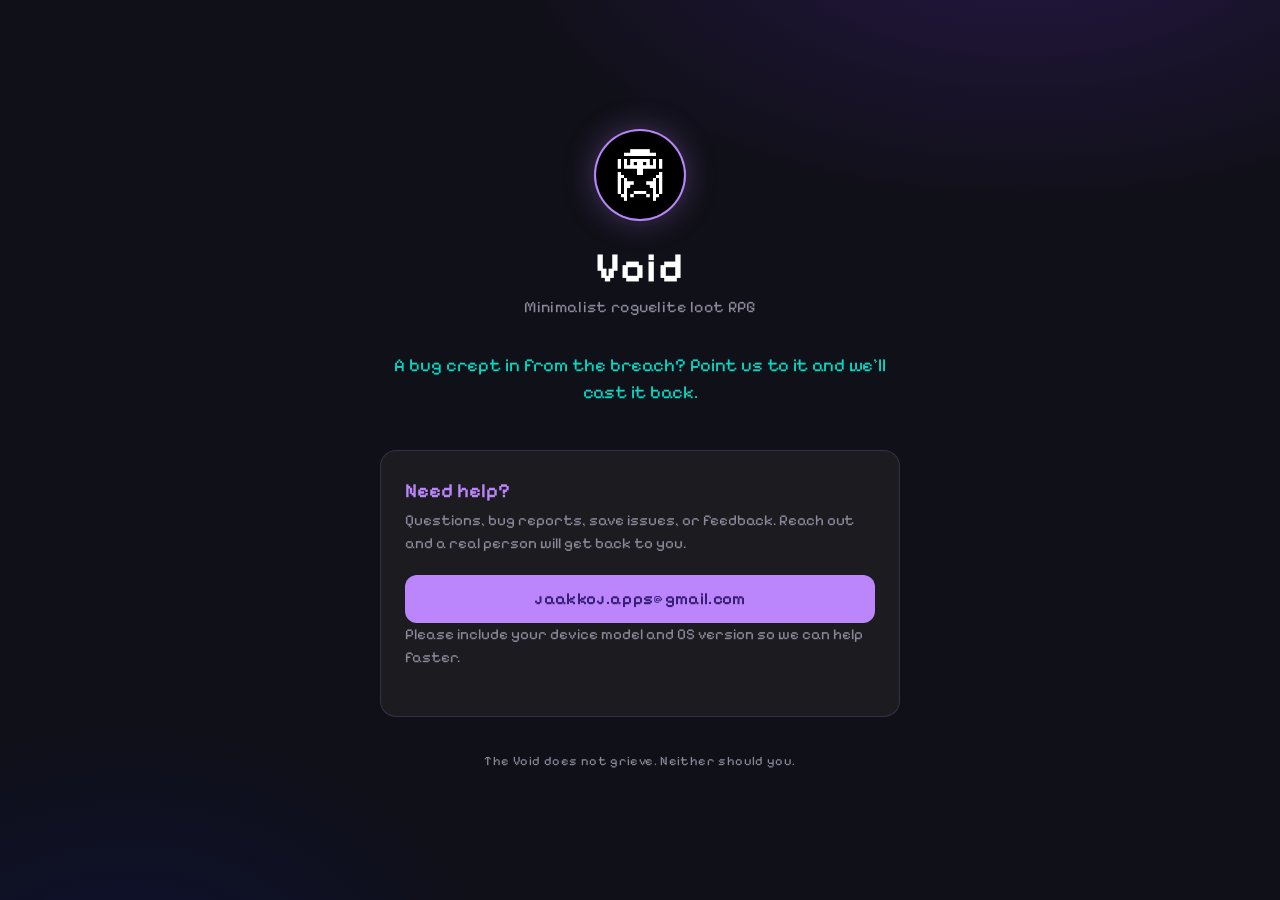
==== lootgame/index.html @ e94a44f9 "Change support.html to just be root ot /lootgame" ====
<!DOCTYPE html>
<html lang="en">
<head>
  <meta charset="UTF-8" />
  <meta name="viewport" content="width=device-width, initial-scale=1.0" />
  <title>Void &mdash; Support</title>
  <meta name="description" content="Support for Void, a minimalist roguelite loot RPG." />
  <link rel="preconnect" href="https://fonts.googleapis.com" />
  <link rel="preconnect" href="https://fonts.gstatic.com" crossorigin />
  <link href="https://fonts.googleapis.com/css2?family=Pixelify+Sans:wght@400;500;600;700&display=swap" rel="stylesheet" />
  <style>
    :root {
      --bg: #101018;
      --bg-wave1: #261745;
      --bg-wave2: #0d1130;
      --card: #1c1b1f;
      --primary: #bb86fc;
      --secondary: #03dac5;
      --text: #e6e1ee;
      --muted: #8c889a;
    }

    * { box-sizing: border-box; }

    html, body { height: 100%; }

    body {
      margin: 0;
      font-family: "Pixelify Sans", system-ui, sans-serif;
      color: var(--text);
      background:
        radial-gradient(900px 500px at 80% -10%, var(--bg-wave1) 0%, transparent 60%),
        radial-gradient(700px 500px at 10% 110%, var(--bg-wave2) 0%, transparent 55%),
        var(--bg);
      min-height: 100%;
      display: flex;
      align-items: center;
      justify-content: center;
      padding: 32px 20px;
    }

    main {
      width: 100%;
      max-width: 520px;
      text-align: center;
    }

    .glyph {
      width: 88px;
      height: 88px;
      margin: 0 auto 24px;
      border-radius: 50%;
      object-fit: cover;
      display: block;
      background: #000;
      box-shadow: 0 0 0 2px var(--primary), 0 0 32px rgba(187, 134, 252, 0.35);
      image-rendering: pixelated;
    }

    h1 {
      font-size: 2.6rem;
      font-weight: 700;
      letter-spacing: 0.04em;
      margin: 0 0 4px;
      color: #fff;
    }

    .subtitle {
      font-size: 1rem;
      color: var(--muted);
      margin: 0 0 36px;
      letter-spacing: 0.02em;
    }

    .flavor {
      font-size: 1.15rem;
      line-height: 1.5;
      color: var(--secondary);
      min-height: 3.4em;
      margin: 0 0 36px;
      opacity: 0;
      transition: opacity 0.6s ease;
    }
    .flavor.show { opacity: 1; }

    .card {
      background: var(--card);
      border: 1px solid rgba(187, 134, 252, 0.18);
      border-radius: 16px;
      padding: 28px 24px;
      text-align: left;
    }

    .card h2 {
      font-size: 1.25rem;
      font-weight: 600;
      margin: 0 0 6px;
      color: var(--primary);
    }

    .card p {
      margin: 0 0 20px;
      color: var(--muted);
      font-size: 0.95rem;
      line-height: 1.5;
    }

    a.contact {
      display: inline-block;
      width: 100%;
      text-align: center;
      padding: 14px 20px;
      border-radius: 12px;
      background: var(--primary);
      color: #381e72;
      font-weight: 600;
      font-size: 1.05rem;
      text-decoration: none;
      letter-spacing: 0.02em;
      transition: transform 0.15s ease, box-shadow 0.15s ease;
    }
    a.contact:hover {
      transform: translateY(-2px);
      box-shadow: 0 6px 24px rgba(187, 134, 252, 0.4);
    }

    .meta {
      margin-top: 18px;
      font-size: 0.8rem;
      color: var(--muted);
    }

    footer {
      margin-top: 36px;
      font-size: 0.8rem;
      color: var(--muted);
      letter-spacing: 0.03em;
    }
  </style>
</head>
<body>
  <main>
    <img class="glyph" src="void-icon.png" alt="Void app icon" />
    <h1>Void</h1>
    <p class="subtitle">Minimalist roguelite loot RPG</p>

    <p class="flavor" id="flavor"></p>

    <section class="card">
      <h2>Need help?</h2>
      <p>Questions, bug reports, save issues, or feedback. Reach out and a real person will get back to you.</p>
      <a class="contact" href="mailto:jaakkoj.apps@gmail.com?subject=Void%20Support">jaakkoj.apps@gmail.com</a>
      <p class="meta">Please include your device model and OS version so we can help faster.</p>
    </section>

    <footer>The Void does not grieve. Neither should you.</footer>
  </main>

  <script>
    var flavors = [
      "Even the deepest dungeon has a way out. So does this.",
      "Lost in the dark? A guiding hand is closer than it seems.",
      "No hero stands alone. Send word, and aid will follow.",
      "Stuck on a stage? Some puzzles are solved with a letter, not a sword.",
      "Every shard you sacrifice teaches us something. So does every message.",
      "The Void answers slowly. We answer faster.",
      "A bug crept in from the breach? Point us to it and we'll cast it back.",
      "Your save is precious. If it falters, we will help you recover it.",
      "Speak into the dark. Unlike the Void, we listen.",
      "Whatever the trouble, it can be mended. Reach out."
    ];
    var el = document.getElementById("flavor");
    el.textContent = flavors[Math.floor(Math.random() * flavors.length)];
    requestAnimationFrame(function () { el.classList.add("show"); });
  </script>
</body>
</html>
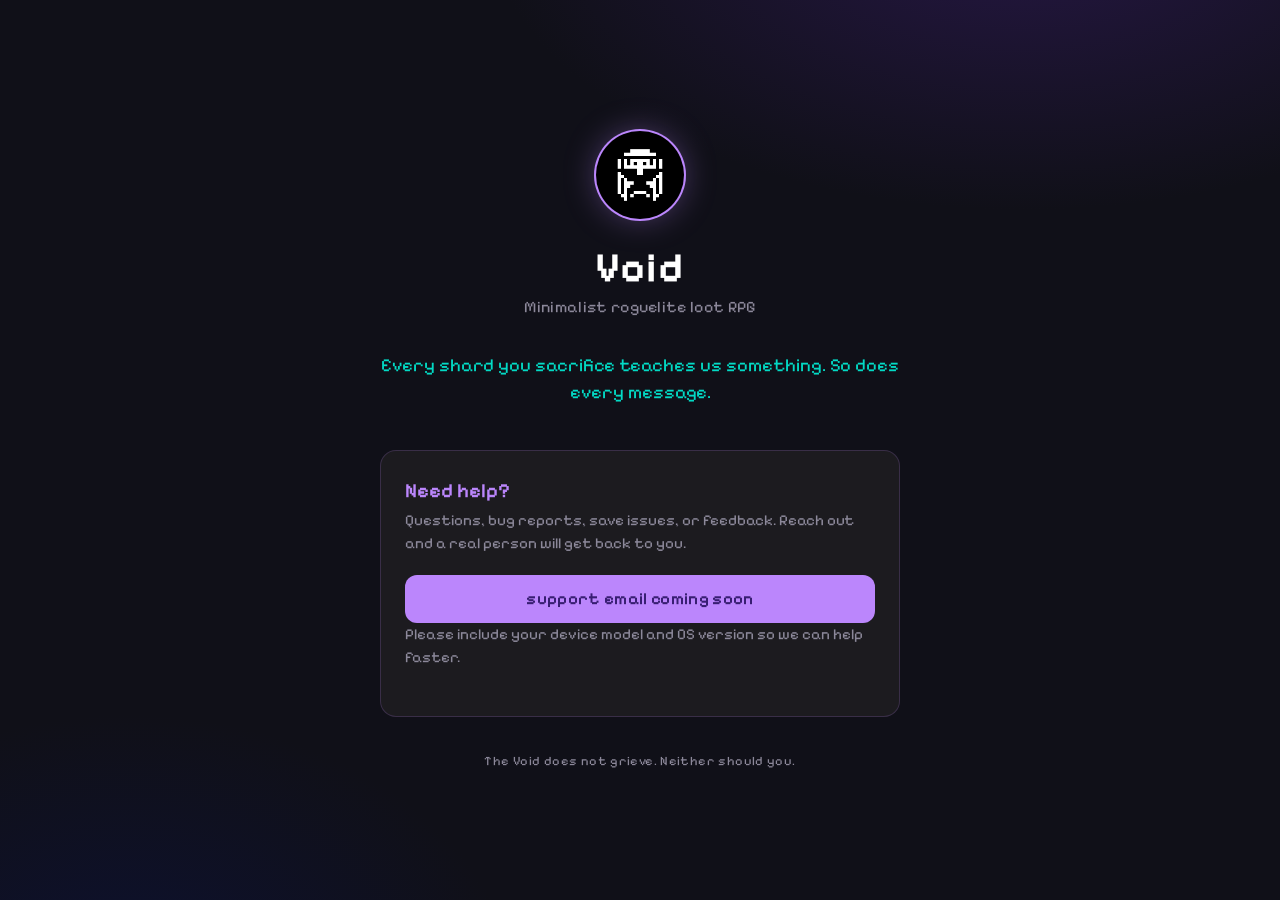
==== commit e40e9d26: "Hide email on lootgame support page" ====
--- a/lootgame/index.html
+++ b/lootgame/index.html
@@ -149,7 +149,7 @@
     <section class="card">
       <h2>Need help?</h2>
       <p>Questions, bug reports, save issues, or feedback. Reach out and a real person will get back to you.</p>
-      <a class="contact" href="mailto:jaakkoj.apps@gmail.com?subject=Void%20Support">jaakkoj.apps@gmail.com</a>
+      <a class="contact" href="mailto:pending?subject=Void%20Support">support email coming soon</a>
       <p class="meta">Please include your device model and OS version so we can help faster.</p>
     </section>
 
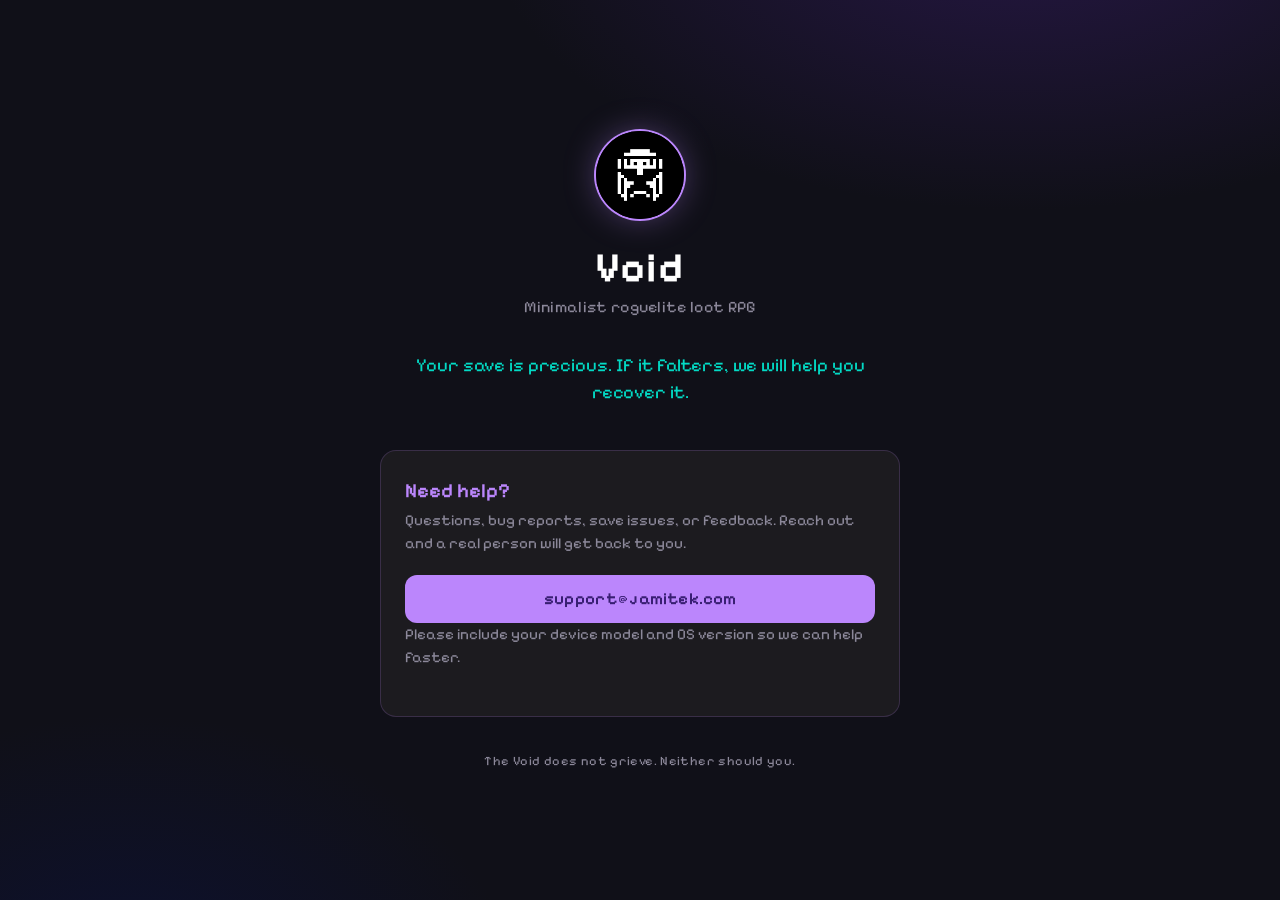
==== commit 6b6760de: "Set Void support email to support@jamitek.com" ====
--- a/lootgame/index.html
+++ b/lootgame/index.html
@@ -149,7 +149,7 @@
     <section class="card">
       <h2>Need help?</h2>
       <p>Questions, bug reports, save issues, or feedback. Reach out and a real person will get back to you.</p>
-      <a class="contact" href="mailto:pending?subject=Void%20Support">support email coming soon</a>
+      <a class="contact" href="mailto:support@jamitek.com?subject=Void%20Support">support@jamitek.com</a>
       <p class="meta">Please include your device model and OS version so we can help faster.</p>
     </section>
 
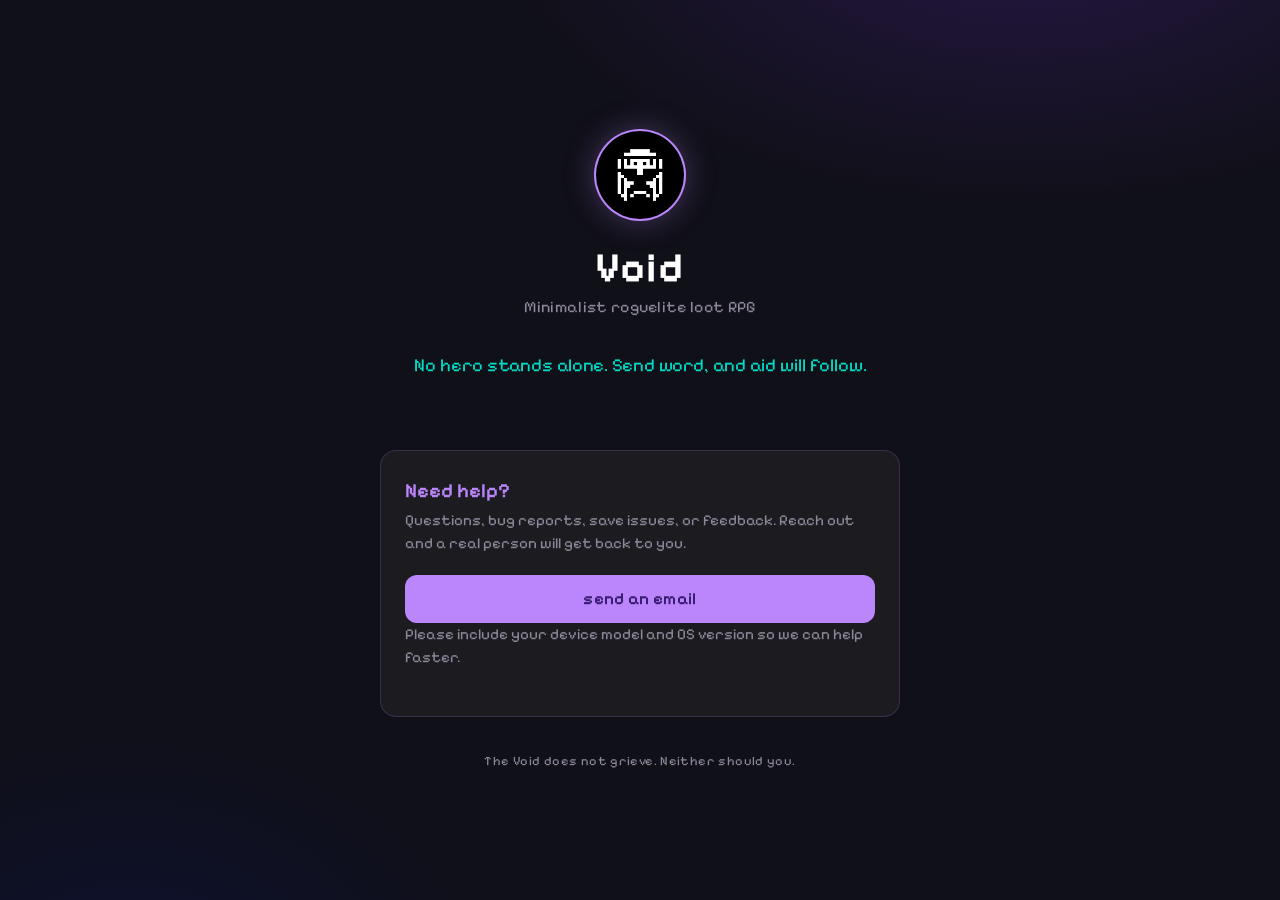
==== commit cba0ac95: "Change Void support email button label" ====
--- a/lootgame/index.html
+++ b/lootgame/index.html
@@ -149,7 +149,7 @@
     <section class="card">
       <h2>Need help?</h2>
       <p>Questions, bug reports, save issues, or feedback. Reach out and a real person will get back to you.</p>
-      <a class="contact" href="mailto:support@jamitek.com?subject=Void%20Support">support@jamitek.com</a>
+      <a class="contact" href="mailto:support@jamitek.com?subject=Void%20Support">send an email</a>
       <p class="meta">Please include your device model and OS version so we can help faster.</p>
     </section>
 
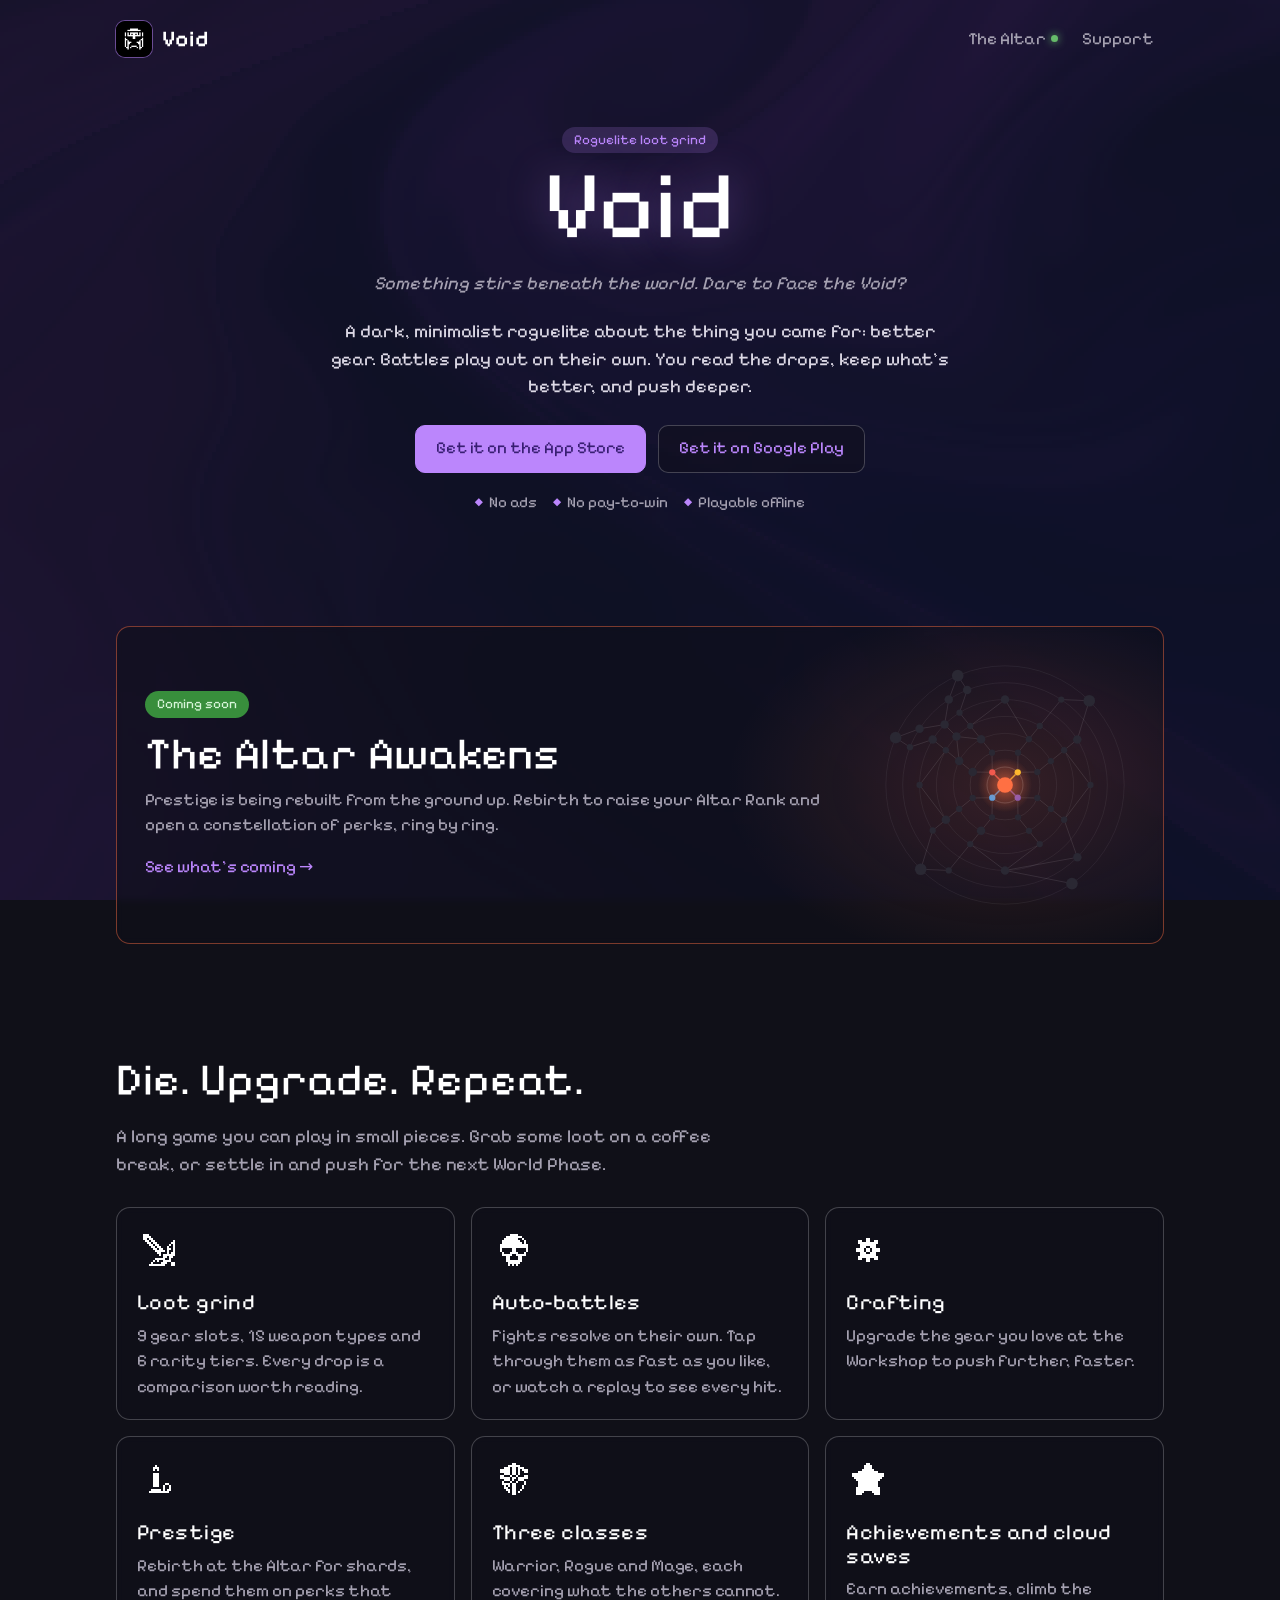
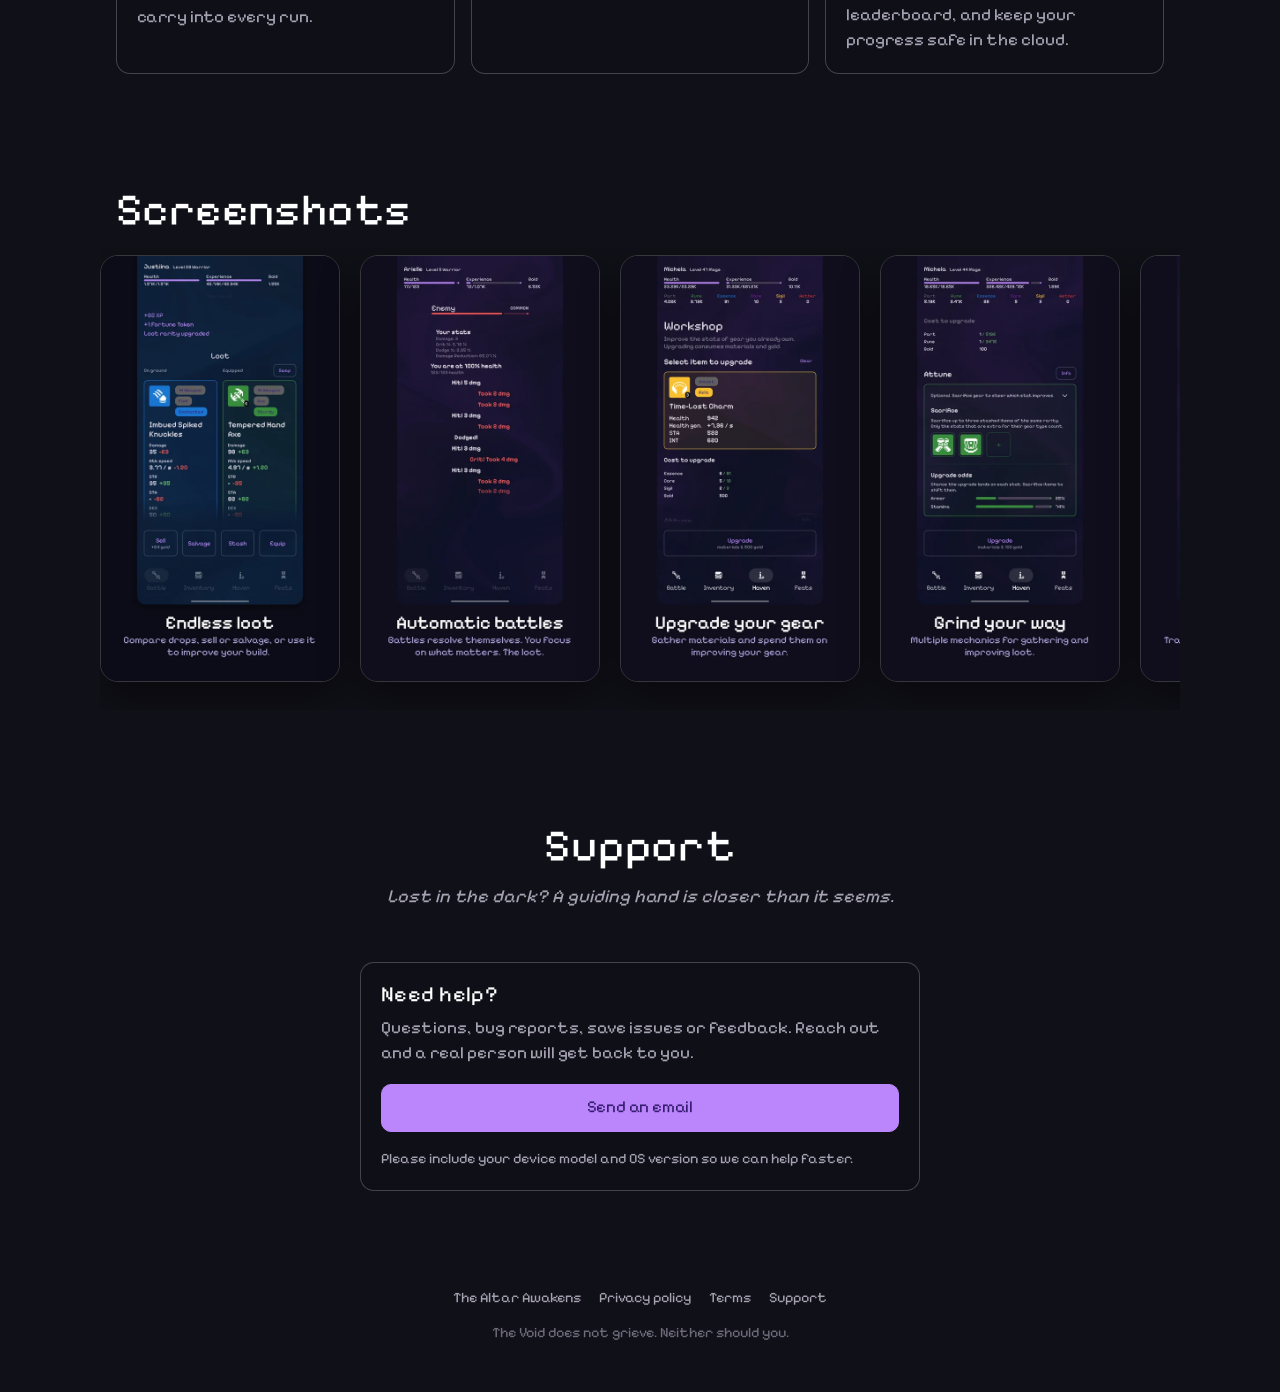
==== commit c72f9892: "Restyle lootgame website" ====
--- a/lootgame/index.html
+++ b/lootgame/index.html
@@ -3,175 +3,149 @@
 <head>
   <meta charset="UTF-8" />
   <meta name="viewport" content="width=device-width, initial-scale=1.0" />
-  <title>Void &mdash; Support</title>
-  <meta name="description" content="Support for Void, a minimalist roguelite loot RPG." />
+  <title>Void: Roguelite loot grind</title>
+  <meta name="description" content="Void is a dark, minimalist roguelite about loot. Read the drops, improve your gear and push deeper into the Void. No ads, playable offline. Support and contact." />
+  <meta name="theme-color" content="#101018" />
+  <meta property="og:title" content="Void: Roguelite loot grind" />
+  <meta property="og:description" content="A dark, minimalist roguelite about loot. No ads, playable offline." />
+  <meta property="og:image" content="https://jamitek.com/lootgame/void-icon.png" />
+  <link rel="icon" href="void-icon.png" />
   <link rel="preconnect" href="https://fonts.googleapis.com" />
   <link rel="preconnect" href="https://fonts.gstatic.com" crossorigin />
   <link href="https://fonts.googleapis.com/css2?family=Pixelify+Sans:wght@400;500;600;700&display=swap" rel="stylesheet" />
-  <style>
-    :root {
-      --bg: #101018;
-      --bg-wave1: #261745;
-      --bg-wave2: #0d1130;
-      --card: #1c1b1f;
-      --primary: #bb86fc;
-      --secondary: #03dac5;
-      --text: #e6e1ee;
-      --muted: #8c889a;
-    }
-
-    * { box-sizing: border-box; }
-
-    html, body { height: 100%; }
-
-    body {
-      margin: 0;
-      font-family: "Pixelify Sans", system-ui, sans-serif;
-      color: var(--text);
-      background:
-        radial-gradient(900px 500px at 80% -10%, var(--bg-wave1) 0%, transparent 60%),
-        radial-gradient(700px 500px at 10% 110%, var(--bg-wave2) 0%, transparent 55%),
-        var(--bg);
-      min-height: 100%;
-      display: flex;
-      align-items: center;
-      justify-content: center;
-      padding: 32px 20px;
-    }
-
-    main {
-      width: 100%;
-      max-width: 520px;
-      text-align: center;
-    }
-
-    .glyph {
-      width: 88px;
-      height: 88px;
-      margin: 0 auto 24px;
-      border-radius: 50%;
-      object-fit: cover;
-      display: block;
-      background: #000;
-      box-shadow: 0 0 0 2px var(--primary), 0 0 32px rgba(187, 134, 252, 0.35);
-      image-rendering: pixelated;
-    }
-
-    h1 {
-      font-size: 2.6rem;
-      font-weight: 700;
-      letter-spacing: 0.04em;
-      margin: 0 0 4px;
-      color: #fff;
-    }
-
-    .subtitle {
-      font-size: 1rem;
-      color: var(--muted);
-      margin: 0 0 36px;
-      letter-spacing: 0.02em;
-    }
-
-    .flavor {
-      font-size: 1.15rem;
-      line-height: 1.5;
-      color: var(--secondary);
-      min-height: 3.4em;
-      margin: 0 0 36px;
-      opacity: 0;
-      transition: opacity 0.6s ease;
-    }
-    .flavor.show { opacity: 1; }
-
-    .card {
-      background: var(--card);
-      border: 1px solid rgba(187, 134, 252, 0.18);
-      border-radius: 16px;
-      padding: 28px 24px;
-      text-align: left;
-    }
-
-    .card h2 {
-      font-size: 1.25rem;
-      font-weight: 600;
-      margin: 0 0 6px;
-      color: var(--primary);
-    }
-
-    .card p {
-      margin: 0 0 20px;
-      color: var(--muted);
-      font-size: 0.95rem;
-      line-height: 1.5;
-    }
-
-    a.contact {
-      display: inline-block;
-      width: 100%;
-      text-align: center;
-      padding: 14px 20px;
-      border-radius: 12px;
-      background: var(--primary);
-      color: #381e72;
-      font-weight: 600;
-      font-size: 1.05rem;
-      text-decoration: none;
-      letter-spacing: 0.02em;
-      transition: transform 0.15s ease, box-shadow 0.15s ease;
-    }
-    a.contact:hover {
-      transform: translateY(-2px);
-      box-shadow: 0 6px 24px rgba(187, 134, 252, 0.4);
-    }
-
-    .meta {
-      margin-top: 18px;
-      font-size: 0.8rem;
-      color: var(--muted);
-    }
-
-    footer {
-      margin-top: 36px;
-      font-size: 0.8rem;
-      color: var(--muted);
-      letter-spacing: 0.03em;
-    }
-  </style>
+  <link rel="stylesheet" href="void.css" />
 </head>
 <body>
+  <header class="wrap nav">
+    <a class="brand" href="./"><img src="void-icon.png" alt="" />Void</a>
+    <nav class="nav-links">
+      <a href="altar.html">The Altar<span class="dot" aria-label="coming soon"></span></a>
+      <a href="#support">Support</a>
+    </nav>
+  </header>
+
   <main>
-    <img class="glyph" src="void-icon.png" alt="Void app icon" />
-    <h1>Void</h1>
-    <p class="subtitle">Minimalist roguelite loot RPG</p>
-
-    <p class="flavor" id="flavor"></p>
-
-    <section class="card">
-      <h2>Need help?</h2>
-      <p>Questions, bug reports, save issues, or feedback. Reach out and a real person will get back to you.</p>
-      <a class="contact" href="mailto:support@jamitek.com?subject=Void%20Support">send an email</a>
-      <p class="meta">Please include your device model and OS version so we can help faster.</p>
+    <section class="wrap hero">
+      <div>
+        <span class="pill pill-purple">Roguelite loot grind</span>
+        <h1>Void</h1>
+        <p class="flavor">Something stirs beneath the world. Dare to face the Void?</p>
+        <p class="lead">A dark, minimalist roguelite about the thing you came for: better gear. Battles play out on their own. You read the drops, keep what's better, and push deeper.</p>
+        <div class="btn-row">
+          <a class="btn btn-primary" href="https://apps.apple.com/app/id6774275583">Get it on the App Store</a>
+          <a class="btn" href="https://play.google.com/store/apps/details?id=com.jamitek.lootgame.android">Get it on Google Play</a>
+        </div>
+        <div class="meta-line">
+          <span>No ads</span>
+          <span>No pay-to-win</span>
+          <span>Playable offline</span>
+        </div>
+      </div>
     </section>
 
-    <footer>The Void does not grieve. Neither should you.</footer>
+    <section class="wrap">
+      <a class="card announce" href="altar.html">
+        <div>
+          <span class="pill pill-green">Coming soon</span>
+          <h2>The Altar Awakens</h2>
+          <p>Prestige is being rebuilt from the ground up. Rebirth to raise your Altar Rank and open a constellation of perks, ring by ring.</p>
+          <span class="go">See what's coming &rarr;</span>
+        </div>
+        <canvas data-constellation aria-label="The new perk constellation"></canvas>
+      </a>
+    </section>
+
+    <section class="wrap">
+      <h2>Die. Upgrade. Repeat.</h2>
+      <p class="lead muted">A long game you can play in small pieces. Grab some loot on a coffee break, or settle in and push for the next World Phase.</p>
+      <div class="grid" style="margin-top: 28px;">
+        <div class="card feature">
+          <img class="pixel" src="assets/sprites/weapon_sword_010.png" alt="" />
+          <h3>Loot grind</h3>
+          <p>9 gear slots, 15 weapon types and 6 rarity tiers. Every drop is a comparison worth reading.</p>
+        </div>
+        <div class="card feature">
+          <img class="pixel" src="assets/sprites/misc_enemy_005.png" alt="" />
+          <h3>Auto-battles</h3>
+          <p>Fights resolve on their own. Tap through them as fast as you like, or watch a replay to see every hit.</p>
+        </div>
+        <div class="card feature">
+          <img class="pixel" src="assets/sprites/misc_cog_000.png" alt="" />
+          <h3>Crafting</h3>
+          <p>Upgrade the gear you love at the Workshop to push further, faster.</p>
+        </div>
+        <div class="card feature">
+          <img class="pixel" src="assets/sprites/misc_candle_000.png" alt="" />
+          <h3>Prestige</h3>
+          <p>Rebirth at the Altar for shards, and spend them on perks that carry into every run.</p>
+        </div>
+        <div class="card feature">
+          <img class="pixel" src="assets/sprites/armor_shield_000.png" alt="" />
+          <h3>Three classes</h3>
+          <p>Warrior, Rogue and Mage, each covering what the others cannot.</p>
+        </div>
+        <div class="card feature">
+          <img class="pixel" src="assets/sprites/misc_star_000.png" alt="" />
+          <h3>Achievements and cloud saves</h3>
+          <p>Earn achievements, climb the leaderboard, and keep your progress safe in the cloud.</p>
+        </div>
+      </div>
+    </section>
+
+    <section class="wrap">
+      <h2>Screenshots</h2>
+      <div class="gallery store">
+        <figure><a class="shot" href="assets/store/large/mainloop_loot.webp"><img src="assets/store/mainloop_loot.webp" alt="Endless loot: compare drops, then sell, salvage or equip" loading="lazy" /></a></figure>
+        <figure><a class="shot" href="assets/store/large/battle.webp"><img src="assets/store/battle.webp" alt="Automatic battles that resolve on their own" loading="lazy" /></a></figure>
+        <figure><a class="shot" href="assets/store/large/itemupgrade.webp"><img src="assets/store/itemupgrade.webp" alt="Upgrade your gear at the Workshop" loading="lazy" /></a></figure>
+        <figure><a class="shot" href="assets/store/large/itemupgrade_attune.webp"><img src="assets/store/itemupgrade_attune.webp" alt="Grind your way with many mechanics for improving loot" loading="lazy" /></a></figure>
+        <figure><a class="shot" href="assets/store/large/crucible.webp"><img src="assets/store/crucible.webp" alt="Manage materials at the Crucible" loading="lazy" /></a></figure>
+        <figure><a class="shot" href="assets/store/large/mainloop_idle.webp"><img src="assets/store/mainloop_idle.webp" alt="Buffs and boosts from prestige and achievements" loading="lazy" /></a></figure>
+        <figure><a class="shot" href="assets/store/large/world.webp"><img src="assets/store/world.webp" alt="Increasing challenge through the World Phases" loading="lazy" /></a></figure>
+        <figure><a class="shot" href="assets/store/large/achievements.webp"><img src="assets/store/achievements.webp" alt="Feats and rewards that unlock new skills and buffs" loading="lazy" /></a></figure>
+        <figure><a class="shot" href="assets/store/large/inventory.webp"><img src="assets/store/inventory.webp" alt="No ads and no paywalls. Just you, the loot, and the grind." loading="lazy" /></a></figure>
+        <figure><a class="shot" href="assets/store/large/altar-prestige.webp"><img src="assets/store/altar-prestige.webp" alt="The Altar of Rebirth, coming soon" loading="lazy" /></a></figure>
+        <figure><a class="shot" href="assets/store/large/altar-skilltree.webp"><img src="assets/store/altar-skilltree.webp" alt="The new perk tree, coming soon" loading="lazy" /></a></figure>
+      </div>
+    </section>
+
+    <section class="wrap" id="support">
+      <div class="support">
+        <h2>Support</h2>
+        <p class="flavor" id="flavor"></p>
+        <div class="card">
+          <h3>Need help?</h3>
+          <p>Questions, bug reports, save issues or feedback. Reach out and a real person will get back to you.</p>
+          <a class="btn btn-primary" href="mailto:support@jamitek.com?subject=Void%20Support">Send an email</a>
+          <p class="small" style="margin: 16px 0 0;">Please include your device model and OS version so we can help faster.</p>
+        </div>
+      </div>
+    </section>
   </main>
 
+  <footer class="wrap">
+    <nav>
+      <a href="altar.html">The Altar Awakens</a>
+      <a href="/policies/void-privacypolicy.html">Privacy policy</a>
+      <a href="/policies/void-terms.html">Terms</a>
+      <a href="#support">Support</a>
+    </nav>
+    The Void does not grieve. Neither should you.
+  </footer>
+
   <script>
-    var flavors = [
+    window.VOID_FLAVORS = [
       "Even the deepest dungeon has a way out. So does this.",
       "Lost in the dark? A guiding hand is closer than it seems.",
       "No hero stands alone. Send word, and aid will follow.",
       "Stuck on a stage? Some puzzles are solved with a letter, not a sword.",
-      "Every shard you sacrifice teaches us something. So does every message.",
       "The Void answers slowly. We answer faster.",
       "A bug crept in from the breach? Point us to it and we'll cast it back.",
       "Your save is precious. If it falters, we will help you recover it.",
       "Speak into the dark. Unlike the Void, we listen.",
       "Whatever the trouble, it can be mended. Reach out."
     ];
-    var el = document.getElementById("flavor");
-    el.textContent = flavors[Math.floor(Math.random() * flavors.length)];
-    requestAnimationFrame(function () { el.classList.add("show"); });
   </script>
+  <script src="void.js"></script>
 </body>
 </html>
--- a/lootgame/void.css
+++ b/lootgame/void.css
@@ -0,0 +1,634 @@
+:root {
+  --bg: #101018;
+  --wave1: #261745;
+  --wave2: #0d1130;
+  --dialog: #1c1b1f;
+  --card: rgba(16, 15, 26, 0.55);
+  --card-border: rgba(255, 255, 255, 0.22);
+  --primary: #bb86fc;
+  --on-primary: #381e72;
+  --text: #ffffff;
+  --muted: #a6a2b2;
+  --faint: #6f6b7c;
+  --green: #66bb6a;
+  --green-dark: #388e3c;
+  --warpath: #ef5350;
+  --fortune: #ffca28;
+  --echoes: #7e57c2;
+  --forge: #42a5f5;
+  --hub: #ff7043;
+  --radius: 14px;
+  --gutter: 16px;
+}
+
+* { box-sizing: border-box; }
+
+html {
+  background: var(--bg);
+  scroll-behavior: smooth;
+  -webkit-text-size-adjust: 100%;
+}
+
+body {
+  margin: 0;
+  min-height: 100vh;
+  font-family: "Pixelify Sans", system-ui, sans-serif;
+  font-size: 17px;
+  line-height: 1.5;
+  color: var(--text);
+  background:
+    radial-gradient(1000px 600px at 85% -10%, var(--wave1) 0%, transparent 60%),
+    radial-gradient(800px 600px at 5% 105%, var(--wave2) 0%, transparent 55%),
+    var(--bg);
+  background-attachment: fixed;
+  overflow-x: hidden;
+}
+
+html.has-void-bg body { background: transparent; }
+
+.void-bg {
+  position: fixed;
+  inset: 0;
+  width: 100vw;
+  height: 100vh;
+  z-index: -1;
+  image-rendering: pixelated;
+  image-rendering: crisp-edges;
+}
+
+img.pixel { image-rendering: pixelated; }
+
+a { color: var(--primary); }
+
+.wrap {
+  width: 100%;
+  max-width: 1080px;
+  margin: 0 auto;
+  padding-left: var(--gutter);
+  padding-right: var(--gutter);
+}
+
+/* ---------- Nav ---------- */
+
+.nav {
+  display: flex;
+  align-items: center;
+  justify-content: space-between;
+  gap: 12px;
+  padding-top: 20px;
+  padding-bottom: 20px;
+}
+
+.brand {
+  display: flex;
+  align-items: center;
+  gap: 10px;
+  color: var(--text);
+  text-decoration: none;
+  font-size: 1.4rem;
+  font-weight: 600;
+  letter-spacing: 0.04em;
+}
+
+.brand img {
+  width: 36px;
+  height: 36px;
+  border-radius: 9px;
+  box-shadow: 0 0 0 1px rgba(187, 134, 252, 0.5);
+}
+
+.nav-links {
+  display: flex;
+  align-items: center;
+  gap: 4px;
+}
+
+.nav-links a {
+  color: var(--muted);
+  text-decoration: none;
+  padding: 6px 10px;
+  border-radius: 8px;
+  white-space: nowrap;
+}
+
+.nav-links a:hover,
+.nav-links a[aria-current="page"] { color: var(--text); }
+
+.nav-links .dot {
+  display: inline-block;
+  width: 7px;
+  height: 7px;
+  margin-left: 5px;
+  border-radius: 50%;
+  background: var(--green);
+  vertical-align: 2px;
+  box-shadow: 0 0 8px var(--green);
+}
+
+/* ---------- Type ---------- */
+
+h1, h2, h3 {
+  font-weight: 400;
+  letter-spacing: 0.02em;
+  line-height: 1.1;
+  margin: 0;
+}
+
+h1 { font-size: clamp(3rem, 11vw, 6rem); }
+h2 { font-size: clamp(2rem, 6vw, 2.8rem); margin-bottom: 12px; }
+h3 { font-size: 1.35rem; margin-bottom: 8px; }
+
+.flavor {
+  font-style: italic;
+  color: var(--muted);
+  font-size: 1.15rem;
+  margin: 12px 0 0;
+}
+
+.lead {
+  font-size: 1.15rem;
+  color: #ddd9e6;
+  max-width: 34em;
+}
+
+.muted { color: var(--muted); }
+.small { font-size: 0.9rem; }
+
+/* ---------- Building blocks from the game UI ---------- */
+
+.card {
+  background: var(--card);
+  border: 1.5px solid var(--card-border);
+  border-radius: var(--radius);
+  padding: 20px;
+  -webkit-backdrop-filter: blur(3px);
+  backdrop-filter: blur(3px);
+}
+
+.pill {
+  display: inline-block;
+  padding: 3px 12px;
+  border-radius: 999px;
+  font-size: 0.85rem;
+  white-space: nowrap;
+}
+
+.pill-green { background: var(--green-dark); color: #d7f5d9; }
+.pill-purple { background: rgba(187, 134, 252, 0.18); color: var(--primary); }
+
+.chip {
+  display: inline-block;
+  padding: 1px 8px;
+  border-radius: 6px;
+  font-size: 0.8rem;
+  background: rgba(255, 255, 255, 0.08);
+  color: var(--muted);
+}
+
+.btn {
+  display: inline-flex;
+  align-items: center;
+  justify-content: center;
+  gap: 10px;
+  min-height: 48px;
+  padding: 10px 20px;
+  border-radius: 10px;
+  border: 1.5px solid var(--card-border);
+  background: rgba(16, 15, 26, 0.5);
+  color: var(--primary);
+  font: inherit;
+  font-size: 1.05rem;
+  text-decoration: none;
+  transition: transform 0.15s ease, border-color 0.15s ease, box-shadow 0.15s ease;
+}
+
+.btn:hover {
+  transform: translateY(-2px);
+  border-color: var(--primary);
+  box-shadow: 0 6px 24px rgba(187, 134, 252, 0.25);
+}
+
+.btn-primary {
+  background: var(--primary);
+  border-color: var(--primary);
+  color: var(--on-primary);
+}
+
+.btn img { width: 22px; height: 22px; }
+.btn small { display: block; font-size: 0.75rem; opacity: 0.8; line-height: 1; }
+
+.btn-row {
+  display: flex;
+  flex-wrap: wrap;
+  gap: 12px;
+  margin-top: 24px;
+}
+
+.bar {
+  height: 6px;
+  border-radius: 3px;
+  background: rgba(255, 255, 255, 0.15);
+  overflow: hidden;
+}
+
+.bar > span {
+  display: block;
+  height: 100%;
+  border-radius: 3px;
+  background: var(--green);
+}
+
+/* ---------- Phones ---------- */
+
+.phone {
+  position: relative;
+  width: 100%;
+  max-width: 320px;
+  aspect-ratio: 720 / 1490;
+  border-radius: 34px;
+  padding: 8px;
+  background: #07070c;
+  border: 1.5px solid rgba(255, 255, 255, 0.16);
+  box-shadow: 0 30px 80px rgba(0, 0, 0, 0.55), 0 0 60px rgba(126, 87, 194, 0.18);
+}
+
+.phone img {
+  display: block;
+  width: 100%;
+  height: 100%;
+  object-fit: cover;
+  object-position: top;
+  border-radius: 27px;
+}
+
+/* ---------- Sections ---------- */
+
+section { padding: 56px 0; }
+
+.hero {
+  max-width: 760px;
+  padding-top: 48px;
+  text-align: center;
+}
+
+.hero .lead { margin: 20px auto 0; }
+.hero .btn-row, .hero .meta-line { justify-content: center; }
+
+.hero h1 { text-shadow: 0 0 40px rgba(187, 134, 252, 0.35); }
+
+
+.meta-line {
+  display: flex;
+  flex-wrap: wrap;
+  gap: 8px 16px;
+  margin-top: 18px;
+  color: var(--muted);
+  font-size: 0.95rem;
+}
+
+.meta-line span::before { content: "\25C6"; color: var(--primary); margin-right: 6px; font-size: 0.7em; vertical-align: 2px; }
+
+.grid {
+  display: grid;
+  grid-template-columns: repeat(3, 1fr);
+  gap: 16px;
+}
+
+.feature img {
+  width: 44px;
+  height: 44px;
+  margin-bottom: 12px;
+}
+
+.feature p { margin: 0; color: var(--muted); }
+
+.gallery {
+  display: flex;
+  gap: 20px;
+  overflow-x: auto;
+  scroll-snap-type: x mandatory;
+  padding: 8px var(--gutter) 28px;
+  margin: 0 calc(-1 * var(--gutter));
+  scrollbar-width: thin;
+  scrollbar-color: rgba(187, 134, 252, 0.4) transparent;
+}
+
+.gallery figure {
+  flex: 0 0 auto;
+  width: 240px;
+  margin: 0;
+  scroll-snap-align: start;
+}
+
+.gallery .phone { border-radius: 28px; padding: 6px; box-shadow: 0 18px 40px rgba(0, 0, 0, 0.45); }
+.gallery .phone img { border-radius: 23px; }
+
+.gallery.store img {
+  display: block;
+  width: 100%;
+  aspect-ratio: 9 / 16;
+  border-radius: 18px;
+  border: 1.5px solid rgba(255, 255, 255, 0.16);
+  box-shadow: 0 18px 40px rgba(0, 0, 0, 0.45);
+}
+
+.gallery .shot {
+  display: block;
+  border-radius: 18px;
+  transition: transform 0.15s ease;
+}
+
+.gallery .shot:hover { transform: translateY(-4px); }
+.gallery .shot:focus-visible { outline: 2px solid var(--primary); outline-offset: 4px; }
+
+.gallery figcaption {
+  margin-top: 12px;
+  text-align: center;
+  color: var(--muted);
+  font-size: 0.95rem;
+}
+
+.split {
+  display: grid;
+  grid-template-columns: 1fr 1fr;
+  align-items: center;
+  gap: 48px;
+}
+
+.split .phone { margin: 0 auto; }
+
+/* ---------- Coming soon banner ---------- */
+
+.announce {
+  display: grid;
+  grid-template-columns: 1fr 260px;
+  align-items: center;
+  gap: 24px;
+  padding: 28px;
+  color: inherit;
+  text-decoration: none;
+  border-color: rgba(255, 112, 67, 0.45);
+  background:
+    radial-gradient(400px 260px at 85% 50%, rgba(255, 112, 67, 0.16), transparent 70%),
+    var(--card);
+  transition: border-color 0.2s ease, transform 0.2s ease;
+}
+
+.announce:hover { border-color: var(--hub); transform: translateY(-2px); }
+.announce h2 { margin: 12px 0 8px; }
+.announce p { margin: 0; color: var(--muted); }
+.announce .go { display: inline-block; margin-top: 16px; color: var(--primary); }
+
+.announce canvas {
+  width: 260px;
+  height: 260px;
+  justify-self: center;
+}
+
+/* ---------- Support ---------- */
+
+.support {
+  max-width: 560px;
+  margin: 0 auto;
+  text-align: center;
+}
+
+.support .card { text-align: left; margin-top: 24px; }
+.support .card p { color: var(--muted); margin: 0 0 18px; }
+.support .btn { width: 100%; }
+.support .flavor { min-height: 3em; }
+
+/* ---------- Altar page ---------- */
+
+.altar-hero {
+  text-align: center;
+  padding-top: 24px;
+}
+
+.altar-hero h1 { font-size: clamp(2.6rem, 9vw, 5rem); margin-top: 16px; }
+.altar-hero .lead { margin: 20px auto 0; }
+
+.constellation-wrap {
+  position: relative;
+  width: 100%;
+  max-width: 720px;
+  margin: 24px auto 0;
+  aspect-ratio: 1;
+}
+
+.constellation-wrap canvas {
+  width: 100%;
+  height: 100%;
+  touch-action: pan-y;
+}
+
+.rank-readout {
+  display: flex;
+  justify-content: center;
+  align-items: baseline;
+  gap: 14px;
+  flex-wrap: wrap;
+  margin-top: 4px;
+  color: var(--muted);
+}
+
+.rank-readout strong { color: var(--text); font-weight: 400; font-size: 1.5rem; }
+.rank-readout #ring-label { color: var(--green); }
+
+.altar-card .row {
+  display: flex;
+  justify-content: space-between;
+  align-items: center;
+  gap: 12px;
+  margin-bottom: 14px;
+}
+
+.altar-card .row h3 { margin: 0; font-size: 1.6rem; }
+.altar-card .ok { color: var(--green); margin: 12px 0 4px; }
+.altar-card .next { color: var(--muted); margin: 0; }
+
+.rings {
+  display: grid;
+  grid-template-columns: repeat(7, 1fr);
+  gap: 6px;
+  margin-top: 20px;
+  text-align: center;
+}
+
+.rings div {
+  padding: 8px 2px;
+  border-radius: 8px;
+  border: 1px solid var(--card-border);
+  font-size: 0.8rem;
+  color: var(--muted);
+}
+
+.rings b { display: block; color: var(--text); font-weight: 400; font-size: 1.1rem; }
+
+.branches {
+  display: grid;
+  grid-template-columns: repeat(2, 1fr);
+  gap: 16px;
+}
+
+.branch { border-top: 3px solid var(--c); }
+.branch h3 { color: var(--c); display: flex; align-items: center; gap: 10px; }
+.branch h3::before { content: ""; width: 12px; height: 12px; border-radius: 50%; background: var(--c); box-shadow: 0 0 10px var(--c); }
+.branch p { color: var(--muted); margin: 0 0 14px; }
+
+.keystone {
+  border: 1px solid rgba(255, 255, 255, 0.12);
+  border-radius: 10px;
+  padding: 10px 12px;
+  margin-top: 8px;
+}
+
+.keystone .k { font-size: 0.75rem; text-transform: uppercase; letter-spacing: 0.08em; color: var(--c); }
+.keystone .name { display: block; }
+.keystone .fx { display: block; color: var(--muted); font-size: 0.92rem; }
+
+.perks {
+  display: grid;
+  grid-template-columns: repeat(auto-fill, minmax(280px, 1fr));
+  gap: 16px;
+}
+
+.perk {
+  background: rgba(28, 27, 31, 0.86);
+  border-color: rgba(126, 87, 194, 0.55);
+}
+
+.perk .top { display: flex; justify-content: space-between; align-items: center; gap: 8px; }
+.perk h3 { margin: 0; }
+.perk .chips { display: flex; gap: 6px; margin: 8px 0 12px; flex-wrap: wrap; }
+.perk .chips .chip { background: rgba(126, 87, 194, 0.25); color: #b39ddb; }
+.perk .chips .chip.forge { background: rgba(66, 165, 245, 0.2); color: #90caf9; }
+.perk blockquote { margin: 0 0 12px; font-style: italic; color: var(--muted); }
+
+.perk .effect {
+  border: 1px solid rgba(255, 255, 255, 0.12);
+  border-radius: 10px;
+  padding: 10px 12px;
+}
+
+.perk .effect span { display: block; font-size: 0.8rem; color: var(--green); }
+
+.cta {
+  text-align: center;
+}
+
+.cta .btn-row { justify-content: center; }
+
+/* ---------- Lightbox ---------- */
+
+.lightbox {
+  width: 100vw;
+  height: 100vh;
+  max-width: none;
+  max-height: none;
+  margin: 0;
+  padding: 0;
+  border: 0;
+  background: transparent;
+  color: var(--text);
+  overflow: hidden;
+}
+
+.lightbox::backdrop {
+  background: rgba(8, 8, 14, 0.88);
+  -webkit-backdrop-filter: blur(4px);
+  backdrop-filter: blur(4px);
+}
+
+.lightbox-stage {
+  position: absolute;
+  inset: 0;
+  display: flex;
+  align-items: center;
+  justify-content: center;
+  padding: 56px 72px;
+}
+
+.lightbox img {
+  display: block;
+  max-width: 100%;
+  max-height: 100%;
+  aspect-ratio: 9 / 16;
+  object-fit: contain;
+  border-radius: 20px;
+  border: 1.5px solid rgba(255, 255, 255, 0.16);
+  box-shadow: 0 30px 80px rgba(0, 0, 0, 0.6);
+}
+
+.lightbox button {
+  position: absolute;
+  display: flex;
+  align-items: center;
+  justify-content: center;
+  width: 48px;
+  height: 48px;
+  border-radius: 50%;
+  border: 1.5px solid var(--card-border);
+  background: rgba(28, 27, 31, 0.8);
+  color: var(--text);
+  font: inherit;
+  font-size: 1.4rem;
+  line-height: 1;
+  cursor: pointer;
+}
+
+.lightbox button:hover { border-color: var(--primary); color: var(--primary); }
+.lightbox .lb-close { top: 12px; right: 12px; }
+.lightbox .lb-prev { left: 12px; top: 50%; transform: translateY(-50%); }
+.lightbox .lb-next { right: 12px; top: 50%; transform: translateY(-50%); }
+
+.lightbox .lb-count {
+  position: absolute;
+  left: 0;
+  right: 0;
+  bottom: 16px;
+  text-align: center;
+  color: var(--muted);
+  font-size: 0.9rem;
+}
+
+@media (max-width: 560px) {
+  .lightbox-stage { padding: 64px 12px 56px; }
+  .lightbox .lb-prev, .lightbox .lb-next { top: auto; bottom: 6px; transform: none; }
+}
+
+/* ---------- Footer ---------- */
+
+footer {
+  padding: 40px 0 48px;
+  text-align: center;
+  color: var(--faint);
+  font-size: 0.9rem;
+}
+
+footer nav { display: flex; justify-content: center; gap: 18px; flex-wrap: wrap; margin-bottom: 14px; }
+footer a { color: var(--muted); text-decoration: none; }
+footer a:hover { color: var(--text); }
+
+/* ---------- Small screens ---------- */
+
+@media (max-width: 860px) {
+  .split { grid-template-columns: 1fr; gap: 32px; }
+  .grid { grid-template-columns: repeat(2, 1fr); }
+  .announce { grid-template-columns: 1fr; }
+  .announce canvas { width: 220px; height: 220px; }
+}
+
+@media (max-width: 560px) {
+  body { font-size: 16px; }
+  section { padding: 40px 0; }
+  .grid, .branches { grid-template-columns: 1fr; }
+  .nav-links a { padding: 6px 6px; }
+  .rings { grid-template-columns: repeat(4, 1fr); }
+  .btn-row .btn { flex: 1 1 100%; }
+}
+
+@media (prefers-reduced-motion: reduce) {
+  html { scroll-behavior: auto; }
+  .btn, .announce { transition: none; }
+}
